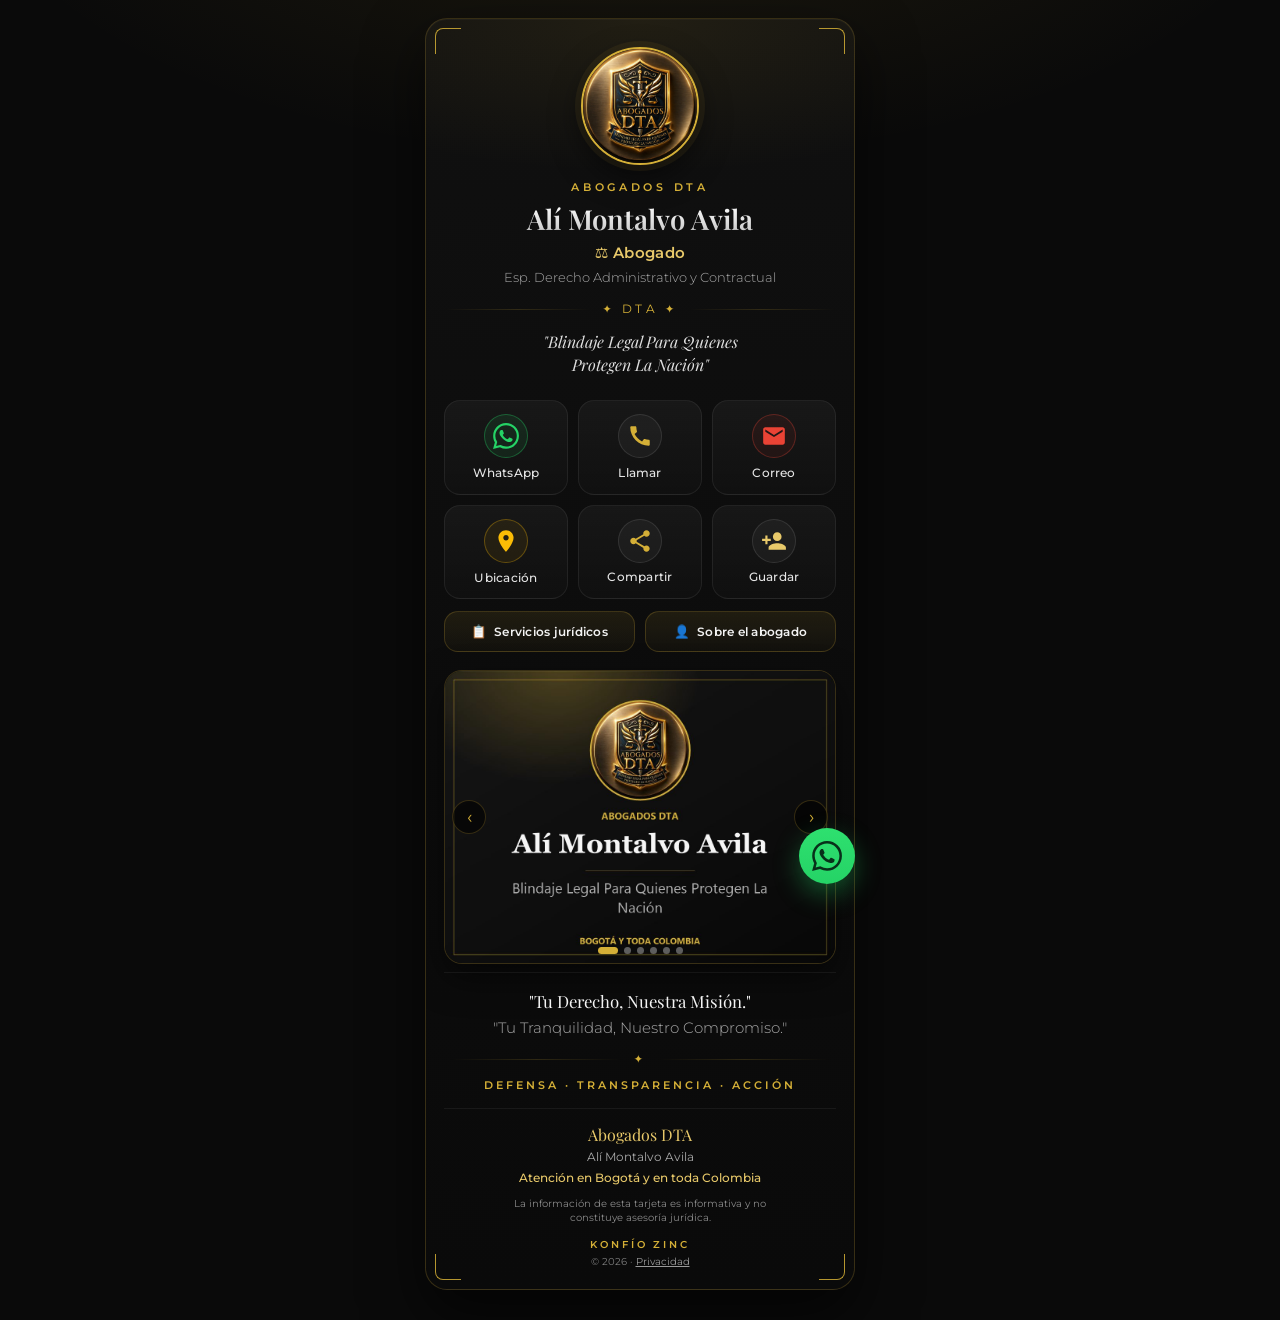
==== index.html @ 5c3e6bce "Implementar Google Analytics 4 y eventos personalizados" ====
<!DOCTYPE html>
<html lang="es">
<head>
<meta charset="UTF-8">
<meta name="viewport" content="width=device-width, initial-scale=1.0">
<meta name="theme-color" content="#0a0a0a"/>
<title>Alí Montalvo Avila – Abogados DTA</title>
<meta name="description" content="Tarjeta digital de Alí Montalvo Avila, abogado de Abogados DTA. Asesoría legal en derecho administrativo, contractual, civil, penal, disciplinario, laboral y comercial. Contacto directo por WhatsApp, teléfono y correo.">
<link rel="canonical" href="https://konfiozinc.github.io/abogados-dta/">
<meta property="og:type" content="website">
<meta property="og:site_name" content="Abogados DTA">
<meta property="og:title" content="Alí Montalvo Avila – Abogados DTA">
<meta property="og:description" content="Asesoría legal especializada. Contacto directo por WhatsApp, teléfono y correo.">
<meta property="og:url" content="https://konfiozinc.github.io/abogados-dta/">
<meta property="og:image" content="https://konfiozinc.github.io/abogados-dta/assets/logo/og-preview.jpg">
<meta property="og:image:width" content="1200">
<meta property="og:image:height" content="630">
<meta property="og:image:alt" content="Alí Montalvo Avila – Abogados DTA, Bogotá, Colombia">
<meta property="og:locale" content="es_CO">
<meta name="twitter:card" content="summary_large_image">
<meta name="twitter:title" content="Alí Montalvo Avila – Abogados DTA">
<meta name="twitter:description" content="Asesoría legal especializada.">
<meta name="twitter:image" content="https://konfiozinc.github.io/abogados-dta/assets/logo/og-preview.jpg">
<link rel="manifest" href="manifest.json">
<link rel="icon" type="image/png" href="assets/logo/favicon-64.png">
<link rel="apple-touch-icon" href="assets/logo/icon-192.png">
<link rel="preconnect" href="https://fonts.googleapis.com">
<link rel="preconnect" href="https://fonts.gstatic.com" crossorigin>
<link href="https://fonts.googleapis.com/css2?family=Playfair+Display:ital,wght@0,400;0,600;0,700;1,400&family=Montserrat:wght@300;400;500;600;700&display=swap" rel="stylesheet">
<link rel="stylesheet" href="styles.css">
<script type="application/ld+json">
{
  "@context": "https://schema.org",
  "@type": "Attorney",
  "name": "Alí Montalvo Avila",
  "description": "Abogado de Abogados DTA. Derecho administrativo, contractual, civil, penal, disciplinario, laboral y comercial.",
  "telephone": "+573105838217",
  "email": "abogadosdta@gmail.com",
  "url": "https://konfiozinc.github.io/abogados-dta/",
  "image": "https://konfiozinc.github.io/abogados-dta/assets/logo/dta-logo.jpg",
  "address": { "@type": "PostalAddress", "addressLocality": "Bogotá", "addressCountry": "CO" },
  "areaServed": { "@type": "Country", "name": "Colombia" },
  "knowsAbout": ["Derecho Administrativo","Derecho Contractual","Derecho de Familia","Derecho Civil","Derecho Penal","Derecho Disciplinario","Accidentes de Tránsito","Derecho Laboral","Justicia Penal Militar","Derecho Comercial"]
}
</script>
<script>
const GA_ID = 'G-0JKTZNMPWX';
if (GA_ID && !/^G-XXXX/.test(GA_ID)) {
  const s = document.createElement('script');
  s.async = true;
  s.src = 'https://www.googletagmanager.com/gtag/js?id=' + GA_ID;
  document.head.appendChild(s);
  window.dataLayer = window.dataLayer || [];
  function gtag(){ dataLayer.push(arguments); }
  gtag('js', new Date());
  gtag('config', GA_ID, {
    send_page_view: true,
    cookie_flags: 'SameSite=None;Secure'
  });
}
</script>
</head>
<body>

<div class="card-wrap">
  <div class="corner corner-tl" aria-hidden="true"></div>
  <div class="corner corner-tr" aria-hidden="true"></div>
  <div class="corner corner-bl" aria-hidden="true"></div>
  <div class="corner corner-br" aria-hidden="true"></div>

  <!-- ── HERO ── -->
  <header class="hero fade-up d1">
    <img src="assets/logo/dta-logo.jpg" alt="Logotipo de Abogados DTA – Alí Montalvo Avila" decoding="async" width="120" height="120">
    <div class="firm-name">Abogados DTA</div>
    <h1 class="lawyer-name">Alí Montalvo Avila</h1>
    <div class="lawyer-title">⚖️ Abogado</div>
    <div class="lawyer-spec">Esp. Derecho Administrativo y Contractual</div>
    <div class="gold-sep" aria-hidden="true"><span>✦ DTA ✦</span></div>
    <p class="slogan">"Blindaje Legal Para Quienes<br>Protegen La Nación"</p>
  </header>

  <!-- ── 6 ACCIONES ── -->
  <nav class="actions fade-up d2" aria-label="Acciones de contacto">
    <a class="action-btn ripple-btn" id="aWhatsapp" href="#" target="_blank" rel="noopener" aria-label="Escribir por WhatsApp al +57 310 583 8217">
      <span class="action-icon wa"><svg viewBox="0 0 24 24" width="26" height="26" fill="currentColor" aria-hidden="true"><path d="M17.472 14.382c-.297-.149-1.758-.867-2.03-.967-.273-.099-.471-.148-.67.15-.197.297-.767.966-.94 1.164-.173.199-.347.223-.644.075-.297-.15-1.255-.463-2.39-1.475-.883-.788-1.48-1.761-1.653-2.059-.173-.297-.018-.458.13-.606.134-.133.298-.347.446-.52.149-.174.198-.298.298-.497.099-.198.05-.371-.025-.52-.075-.149-.669-1.612-.916-2.207-.242-.579-.487-.5-.669-.51-.173-.008-.371-.01-.57-.01-.198 0-.52.074-.792.372-.272.297-1.04 1.016-1.04 2.479 0 1.462 1.065 2.875 1.213 3.074.149.198 2.096 3.2 5.077 4.487.709.306 1.262.489 1.694.625.712.227 1.36.195 1.871.118.571-.085 1.758-.719 2.006-1.413.248-.694.248-1.289.173-1.413-.074-.124-.272-.198-.57-.347m-5.421 7.403h-.004a9.87 9.87 0 01-5.031-1.378l-.361-.214-3.741.982.998-3.648-.235-.374a9.86 9.86 0 01-1.51-5.26c.001-5.45 4.436-9.884 9.888-9.884 2.64 0 5.122 1.03 6.988 2.898a9.825 9.825 0 012.893 6.994c-.003 5.45-4.437 9.884-9.885 9.884m8.413-18.297A11.815 11.815 0 0012.05 0C5.495 0 .16 5.335.157 11.892c0 2.096.547 4.142 1.588 5.945L.057 24l6.305-1.654a11.882 11.882 0 005.683 1.448h.005c6.554 0 11.89-5.335 11.893-11.893a11.821 11.821 0 00-3.48-8.413Z"/></svg></span>
      <span class="action-label">WhatsApp</span>
    </a>

    <a class="action-btn ripple-btn" id="aLlamar" href="tel:+573105838217" aria-label="Llamar al +57 310 583 8217">
      <span class="action-icon oro"><svg viewBox="0 0 24 24" width="26" height="26" fill="currentColor" aria-hidden="true"><path d="M20.01 15.38c-1.23 0-2.42-.2-3.53-.56-.35-.12-.74-.03-1.01.24l-1.57 1.97c-2.83-1.35-5.48-3.9-6.89-6.83l1.95-1.66c.27-.28.35-.67.24-1.02-.37-1.12-.56-2.3-.56-3.53 0-.54-.45-.99-.99-.99H4.19C3.65 3 3 3.24 3 3.99 3 13.28 10.73 21 20.01 21c.71 0 .99-.63.99-1.18v-3.45c0-.54-.45-.99-.99-.99z"/></svg></span>
      <span class="action-label">Llamar</span>
    </a>

    <a class="action-btn ripple-btn" id="aCorreo" href="mailto:abogadosdta@gmail.com" aria-label="Enviar correo a abogadosdta@gmail.com">
      <span class="action-icon rojo"><svg viewBox="0 0 24 24" width="26" height="26" fill="currentColor" aria-hidden="true"><path d="M20 4H4c-1.1 0-2 .9-2 2v12c0 1.1.9 2 2 2h16c1.1 0 2-.9 2-2V6c0-1.1-.9-2-2-2zm0 4l-8 5-8-5V6l8 5 8-5v2z"/></svg></span>
      <span class="action-label">Correo</span>
    </a>

    <a class="action-btn ripple-btn" id="aMapa" href="#" target="_blank" rel="noopener" aria-label="Ver ubicación en Google Maps: Bogotá, Colombia">
      <span class="action-icon amarillo"><svg viewBox="0 0 24 24" width="26" height="26" fill="currentColor" aria-hidden="true"><path d="M12 2C8.13 2 5 5.13 5 9c0 5.25 7 13 7 13s7-7.75 7-13c0-3.87-3.13-7-7-7zm0 9.5c-1.38 0-2.5-1.12-2.5-2.5s1.12-2.5 2.5-2.5 2.5 1.12 2.5 2.5-1.12 2.5-2.5 2.5z"/></svg></span>
      <span class="action-label">Ubicación</span>
    </a>

    <button class="action-btn ripple-btn" id="btnCompartir" type="button" aria-label="Compartir esta tarjeta">
      <span class="action-icon oro"><svg viewBox="0 0 24 24" width="26" height="26" fill="currentColor" aria-hidden="true"><path d="M18 16.08c-.76 0-1.44.3-1.96.77L8.91 12.7c.05-.23.09-.46.09-.7s-.04-.47-.09-.7l7.05-4.11c.54.5 1.25.81 2.04.81 1.66 0 3-1.34 3-3s-1.34-3-3-3-3 1.34-3 3c0 .24.04.47.09.7L8.04 9.81C7.5 9.31 6.79 9 6 9c-1.66 0-3 1.34-3 3s1.34 3 3 3c.79 0 1.5-.31 2.04-.81l7.12 4.16c-.05.21-.08.43-.08.65 0 1.61 1.31 2.92 2.92 2.92s2.92-1.31 2.92-2.92-1.31-2.92-2.92-2.92z"/></svg></span>
      <span class="action-label">Compartir</span>
    </button>

    <button class="action-btn ripple-btn" id="btnGuardar" type="button" aria-label="Guardar contacto en el teléfono (vCard)">
      <span class="action-icon oro2"><svg viewBox="0 0 24 24" width="26" height="26" fill="currentColor" aria-hidden="true"><path d="M15 12c2.21 0 4-1.79 4-4s-1.79-4-4-4-4 1.79-4 4 1.79 4 4 4zm-9-2V7H4v3H1v2h3v3h2v-3h3v-2H6zm9 4c-2.67 0-8 1.34-8 4v2h16v-2c0-2.66-5.33-4-8-4z"/></svg></span>
      <span class="action-label">Guardar</span>
    </button>
  </nav>

  <!-- ── BOTONES SECUNDARIOS ── -->
  <nav class="secundarias fade-up d3" aria-label="Más información">
    <button class="sec-btn" id="btnServicios" type="button">
      <span aria-hidden="true">📋</span> Servicios jurídicos
    </button>
    <button class="sec-btn" id="btnSobre" type="button">
      <span aria-hidden="true">👤</span> Sobre el abogado
    </button>
  </nav>

  <!-- ── GALERÍA EN CARRUSEL ── -->
  <section class="galeria fade-up d4" aria-label="Galería de imágenes de Abogados DTA">
    <div class="carrusel" id="carrusel">
      <div class="pista" id="pista"></div>
      <button class="nav prev" id="cPrev" type="button" aria-label="Imagen anterior">‹</button>
      <button class="nav next" id="cNext" type="button" aria-label="Imagen siguiente">›</button>
      <div class="puntos" id="cPuntos" role="group" aria-label="Ir a una imagen"></div>
    </div>
  </section>

  <!-- ── LEMA ── -->
  <section class="motto fade-up d5">
    <div class="motto-main">"Tu Derecho, Nuestra Misión."</div>
    <div class="motto-alt">"Tu Tranquilidad, Nuestro Compromiso."</div>
    <div class="gold-sep" aria-hidden="true"><span>✦</span></div>
    <div class="motto-sub">DEFENSA · TRANSPARENCIA · ACCIÓN</div>
  </section>

  <!-- ── FOOTER ── -->
  <footer class="card-footer fade-up d6">
    <div class="footer-brand">Abogados DTA</div>
    <div class="footer-tagline">Alí Montalvo Avila</div>
    <div class="footer-cob">Atención en Bogotá y en toda Colombia</div>
    <p class="aviso-legal">La información de esta tarjeta es informativa y no constituye asesoría jurídica.</p>
    <div class="konfio-badge">
      <span class="kb">KONFÍO ZINC</span>
      <span class="kc">© <span id="anio">2025</span> · <a href="privacidad.html">Privacidad</a></span>
    </div>
  </footer>
</div>

<a class="fab-wa" id="fabWa" href="#" target="_blank" rel="noopener" aria-label="Escribir por WhatsApp" title="Escribir por WhatsApp">
  <svg viewBox="0 0 24 24" width="30" height="30" fill="currentColor" aria-hidden="true"><path d="M17.472 14.382c-.297-.149-1.758-.867-2.03-.967-.273-.099-.471-.148-.67.15-.197.297-.767.966-.94 1.164-.173.199-.347.223-.644.075-.297-.15-1.255-.463-2.39-1.475-.883-.788-1.48-1.761-1.653-2.059-.173-.297-.018-.458.13-.606.134-.133.298-.347.446-.52.149-.174.198-.298.298-.497.099-.198.05-.371-.025-.52-.075-.149-.669-1.612-.916-2.207-.242-.579-.487-.5-.669-.51-.173-.008-.371-.01-.57-.01-.198 0-.52.074-.792.372-.272.297-1.04 1.016-1.04 2.479 0 1.462 1.065 2.875 1.213 3.074.149.198 2.096 3.2 5.077 4.487.709.306 1.262.489 1.694.625.712.227 1.36.195 1.871.118.571-.085 1.758-.719 2.006-1.413.248-.694.248-1.289.173-1.413-.074-.124-.272-.198-.57-.347m-5.421 7.403h-.004a9.87 9.87 0 01-5.031-1.378l-.361-.214-3.741.982.998-3.648-.235-.374a9.86 9.86 0 01-1.51-5.26c.001-5.45 4.436-9.884 9.888-9.884 2.64 0 5.122 1.03 6.988 2.898a9.825 9.825 0 012.893 6.994c-.003 5.45-4.437 9.884-9.885 9.884m8.413-18.297A11.815 11.815 0 0012.05 0C5.495 0 .16 5.335.157 11.892c0 2.096.547 4.142 1.588 5.945L.057 24l6.305-1.654a11.882 11.882 0 005.683 1.448h.005c6.554 0 11.89-5.335 11.893-11.893a11.821 11.821 0 00-3.48-8.413Z"/></svg>
</a>

<!-- ── MODAL ÚNICO ── -->
<div class="overlay" id="overlay" role="dialog" aria-modal="true" aria-labelledby="modalTitulo">
  <div class="sheet" role="document">
    <button class="cerrar" id="btnCerrar" type="button" aria-label="Cerrar ventana">✕</button>
    <h2 class="sheet-titulo" id="modalTitulo"></h2>
    <div class="sheet-body" id="modalBody"></div>
  </div>
</div>

<div class="toast" id="toast" role="status" aria-live="polite"></div>

<script src="scripts.js"></script>
</body>
</html>
---- styles.css ----
/* ===== Abogados DTA · Tarjeta digital · estilos ===== */
:root{
  --gold:#d4af37;
  --gold2:#e8c96a;
  --gold-soft:rgba(212,175,55,.18);
  --bg:#0a0a0a;
  --bg2:#121212;
  --card:#101010;
  --panel:#161616;
  --line:rgba(212,175,55,.22);
  --txt:#f2f2f2;
  --muted:#a8a8a8;
  --wa:#25d366;
  --radius:22px;
  --maxw:430px;
}
*{box-sizing:border-box;margin:0;padding:0;-webkit-tap-highlight-color:transparent}
html{-webkit-text-size-adjust:100%}
body{
  background:
    radial-gradient(1100px 520px at 50% -12%,rgba(212,175,55,.10),transparent 62%),
    var(--bg);
  color:var(--txt);
  font-family:'Montserrat',system-ui,-apple-system,'Segoe UI',sans-serif;
  font-size:15px;
  line-height:1.5;
  min-height:100vh;
  padding:18px 12px calc(30px + env(safe-area-inset-bottom));
  display:flex;
  justify-content:center;
  align-items:flex-start;
}
img{max-width:100%;display:block}
a{color:inherit;text-decoration:none}
button{font-family:inherit;color:inherit;background:none;border:0;cursor:pointer}
:focus-visible{outline:2px solid var(--gold);outline-offset:3px;border-radius:10px}

/* ===== Tarjeta ===== */
.card-wrap{
  position:relative;
  width:100%;
  max-width:var(--maxw);
  background:linear-gradient(180deg,var(--card),#0c0c0c 55%,#0a0a0a);
  border:1px solid var(--line);
  border-radius:var(--radius);
  padding:26px 18px 20px;
  box-shadow:0 26px 60px rgba(0,0,0,.62),inset 0 1px 0 rgba(255,255,255,.03);
  overflow:hidden;
}
.card-wrap::before{
  content:"";position:absolute;inset:0;pointer-events:none;
  background:radial-gradient(600px 220px at 50% 0,rgba(212,175,55,.09),transparent 70%);
}
.corner{position:absolute;width:26px;height:26px;pointer-events:none;opacity:.85}
.corner-tl{top:9px;left:9px;border-top:1.5px solid var(--gold);border-left:1.5px solid var(--gold);border-top-left-radius:8px}
.corner-tr{top:9px;right:9px;border-top:1.5px solid var(--gold);border-right:1.5px solid var(--gold);border-top-right-radius:8px}
.corner-bl{bottom:9px;left:9px;border-bottom:1.5px solid var(--gold);border-left:1.5px solid var(--gold);border-bottom-left-radius:8px}
.corner-br{bottom:9px;right:9px;border-bottom:1.5px solid var(--gold);border-right:1.5px solid var(--gold);border-bottom-right-radius:8px}

/* ===== Hero ===== */
.hero{position:relative;text-align:center;padding-bottom:4px}
.hero img{
  width:118px;height:118px;border-radius:50%;object-fit:cover;
  margin:2px auto 14px;
  border:2px solid var(--gold);
  box-shadow:0 0 0 6px rgba(212,175,55,.07),0 12px 30px rgba(0,0,0,.55);
}
.firm-name{
  font-size:.68rem;letter-spacing:.34em;text-transform:uppercase;
  color:var(--gold);font-weight:600;
}
.lawyer-name{
  font-family:'Playfair Display',serif;
  font-size:1.72rem;line-height:1.18;font-weight:600;
  margin:8px 0 6px;
  background:linear-gradient(180deg,#fff,#dcdcdc 60%,#bfbfbf);
  -webkit-background-clip:text;background-clip:text;
  -webkit-text-fill-color:transparent;
}
.lawyer-title{font-size:.95rem;font-weight:600;color:var(--gold2);letter-spacing:.02em}
.lawyer-spec{font-size:.8rem;color:var(--muted);margin-top:3px;font-weight:300}
.gold-sep{display:flex;align-items:center;gap:10px;margin:14px 0 12px}
.gold-sep::before,.gold-sep::after{content:"";height:1px;flex:1;background:linear-gradient(90deg,transparent,var(--gold-soft),transparent)}
.gold-sep span{font-size:.72rem;letter-spacing:.3em;color:var(--gold);white-space:nowrap}
.slogan{
  font-family:'Playfair Display',serif;font-style:italic;
  font-size:1rem;color:#dedede;line-height:1.45;
}

/* ===== Acciones ===== */
.actions{
  display:grid;grid-template-columns:repeat(3,1fr);
  gap:10px;margin:20px 0 12px;
}
.action-btn{
  display:flex;flex-direction:column;align-items:center;gap:7px;
  padding:13px 6px 11px;
  background:linear-gradient(180deg,rgba(255,255,255,.045),rgba(255,255,255,.015));
  border:1px solid rgba(255,255,255,.07);
  border-radius:16px;
  transition:transform .16s ease,border-color .16s ease,background .16s ease;
}
.action-btn:active{transform:scale(.96)}
@media (hover:hover){
  .action-btn:hover{border-color:var(--gold-soft);background:rgba(212,175,55,.08)}
}
.action-icon{
  display:grid;place-items:center;width:44px;height:44px;border-radius:50%;
  border:1px solid rgba(255,255,255,.10);background:rgba(255,255,255,.04);
  color:var(--gold);
}
.action-icon.wa{color:var(--wa);border-color:rgba(37,211,102,.34);background:rgba(37,211,102,.09)}
.action-icon.oro{color:var(--gold)}
.action-icon.oro2{color:var(--gold2)}
.action-icon.rojo{color:#ea4335;border-color:rgba(234,67,53,.3);background:rgba(234,67,53,.07)}
.action-icon.amarillo{color:#fbbc05;border-color:rgba(251,188,5,.3);background:rgba(251,188,5,.07)}
.action-label{font-size:.72rem;font-weight:500;letter-spacing:.02em;color:#e6e6e6}

/* ===== Secundarias ===== */
.secundarias{display:grid;grid-template-columns:1fr 1fr;gap:10px;margin-bottom:18px}
.sec-btn{
  padding:12px 10px;border-radius:14px;
  border:1px solid var(--line);
  background:linear-gradient(180deg,rgba(212,175,55,.10),rgba(212,175,55,.03));
  font-size:.78rem;font-weight:600;letter-spacing:.02em;
  display:flex;align-items:center;justify-content:center;gap:7px;
  transition:transform .16s ease,background .16s ease;
}
.sec-btn:active{transform:scale(.97)}
@media (hover:hover){.sec-btn:hover{background:rgba(212,175,55,.16)}}

/* ===== Lema ===== */
.motto{text-align:center;padding:16px 6px 14px;border-top:1px solid rgba(255,255,255,.06)}
.motto-main{font-family:'Playfair Display',serif;font-size:1.05rem;color:#f4f4f4}
.motto-alt{font-size:.92rem;color:var(--muted);font-weight:300;margin-top:2px}
.motto .gold-sep{margin:12px 0 10px}
.motto-sub{font-size:.66rem;letter-spacing:.28em;color:var(--gold);font-weight:600}

/* ===== Footer ===== */
.card-footer{text-align:center;border-top:1px solid rgba(255,255,255,.06);padding-top:14px}
.footer-brand{font-family:'Playfair Display',serif;font-size:1rem;color:var(--gold2)}
.footer-tagline{font-size:.74rem;color:var(--muted);margin-top:2px}
.footer-cob{font-size:.73rem;color:var(--gold2);margin-top:3px;font-weight:500}
.aviso-legal{font-size:.64rem;color:#8a8a8a;margin:10px auto 0;max-width:300px;line-height:1.4}
.konfio-badge{margin-top:12px;display:flex;flex-direction:column;gap:2px}
.kb{font-size:.6rem;letter-spacing:.3em;color:var(--gold);font-weight:600}
.kc{font-size:.62rem;color:#7d7d7d}
.kc a{color:#9a9a9a;text-decoration:underline}

/* ===== FAB WhatsApp (anclado al contenedor) ===== */
.fab-wa{
  position:fixed;z-index:40;
  left:50%;transform:translateX(-50%);
  bottom:calc(16px + env(safe-area-inset-bottom));
  width:min(var(--maxw),calc(100vw - 24px));
  display:flex;justify-content:flex-end;pointer-events:none;
}
.fab-wa::after{
  content:"";pointer-events:auto;
  width:56px;height:56px;border-radius:50%;
  background:linear-gradient(180deg,#2ee06f,var(--wa));
  box-shadow:0 10px 26px rgba(37,211,102,.36);
}
.fab-wa svg{position:absolute;right:13px;bottom:13px;color:#08301a;pointer-events:none}

/* ===== Modal ===== */
.overlay{
  position:fixed;inset:0;z-index:60;display:none;
  background:rgba(0,0,0,.72);backdrop-filter:blur(4px);
  padding:16px;overflow-y:auto;
  justify-content:center;align-items:center;
}
.overlay.active{display:flex}
.sheet{
  position:relative;width:100%;max-width:var(--maxw);
  max-height:calc(100vh - 32px);overflow-y:auto;
  background:linear-gradient(180deg,var(--panel),#0e0e0e);
  border:1px solid var(--line);border-radius:20px;
  padding:20px 16px 18px;
  box-shadow:0 30px 70px rgba(0,0,0,.7);
  animation:subir .22s ease;
}
@keyframes subir{from{opacity:0;transform:translateY(14px)}to{opacity:1;transform:none}}
.cerrar{
  position:absolute;top:10px;right:10px;width:34px;height:34px;border-radius:50%;
  display:grid;place-items:center;font-size:.95rem;color:#ddd;
  border:1px solid rgba(255,255,255,.12);background:rgba(255,255,255,.05);
}
.sheet-titulo{
  font-family:'Playfair Display',serif;font-size:1.16rem;color:var(--gold2);
  text-align:center;margin:2px 34px 14px;
}
.sheet-body{font-size:.86rem;color:#dcdcdc}

/* Acordeón de servicios */
.acc-item{border:1px solid rgba(255,255,255,.07);border-radius:14px;margin-bottom:8px;overflow:hidden;background:rgba(255,255,255,.022)}
.acc-head{
  width:100%;display:flex;align-items:center;gap:10px;
  padding:12px 12px;text-align:left;font-size:.85rem;font-weight:600;
}
.acc-num{
  flex:0 0 26px;height:26px;border-radius:50%;display:grid;place-items:center;
  border:1px solid var(--line);color:var(--gold);font-size:.7rem;font-weight:700;
}
.acc-head .chev{margin-left:auto;color:var(--gold);transition:transform .2s ease;font-size:.8rem}
.acc-item.open .chev{transform:rotate(180deg)}
.acc-body{display:none;padding:0 12px 13px;font-size:.8rem;color:#bdbdbd;line-height:1.5}
.acc-item.open .acc-body{display:block}
.acc-body p{margin-bottom:10px}

/* Filas de contacto / compartir */
.row{
  display:flex;align-items:center;gap:10px;width:100%;
  padding:12px;border-radius:14px;margin-bottom:8px;
  border:1px solid rgba(255,255,255,.07);background:rgba(255,255,255,.025);
  font-size:.82rem;text-align:left;
}
.row small{display:block;color:var(--muted);font-size:.68rem;font-weight:300}
.row b{font-weight:600;color:#f0f0f0}
.row .ic{flex:0 0 34px;height:34px;border-radius:50%;display:grid;place-items:center;border:1px solid rgba(255,255,255,.1);color:var(--gold);background:rgba(212,175,55,.06)}
@media (hover:hover){.row:hover{border-color:var(--gold-soft);background:rgba(212,175,55,.08)}}
.qr-box{display:grid;place-items:center;padding:12px;border-radius:16px;background:#fff;margin:4px 0 12px}
.qr-box img{width:180px;height:180px}
.hint{font-size:.7rem;color:var(--muted);text-align:center;margin:6px 0 12px;line-height:1.45}
.sheet-foot{font-size:.66rem;color:#7d7d7d;text-align:center;margin-top:12px}

/* ===== Galería en carrusel ===== */
.galeria{margin:2px 0 8px}
.carrusel{
  position:relative;border-radius:18px;overflow:hidden;
  border:1px solid var(--line);background:#0b0b0b;
  box-shadow:0 14px 34px rgba(0,0,0,.5);
}
.pista{display:flex;transition:transform .6s cubic-bezier(.22,.61,.36,1)}
.slide{flex:0 0 100%;cursor:zoom-in;position:relative}
.slide img{width:100%;height:auto;display:block;aspect-ratio:4/3;object-fit:cover}
.nav{
  position:absolute;top:50%;transform:translateY(-50%);z-index:3;
  width:34px;height:34px;border-radius:50%;display:grid;place-items:center;
  font-size:1.15rem;line-height:1;color:var(--gold);
  background:rgba(0,0,0,.55);border:1px solid var(--line);
  transition:background .2s ease;
}
.nav.prev{left:7px}
.nav.next{right:7px}
@media (hover:hover){.nav:hover{background:rgba(212,175,55,.22)}}
.puntos{position:absolute;left:0;right:0;bottom:9px;z-index:3;display:flex;justify-content:center;gap:6px}
.punto{
  width:7px;height:7px;padding:0;border-radius:999px;
  background:rgba(255,255,255,.34);transition:all .25s ease;
}
.punto.on{width:20px;background:var(--gold)}
.foto-full{width:100%;height:auto;border-radius:14px;border:1px solid var(--line);display:block}

/* ===== Toast ===== */
.toast{
  position:fixed;left:50%;bottom:calc(78px + env(safe-area-inset-bottom));
  transform:translate(-50%,14px);
  z-index:80;opacity:0;pointer-events:none;
  background:rgba(20,20,20,.96);border:1px solid var(--line);
  color:#f0f0f0;font-size:.76rem;padding:10px 16px;border-radius:999px;
  transition:opacity .2s ease,transform .2s ease;max-width:90vw;text-align:center;
}
.toast.show{opacity:1;transform:translate(-50%,0)}

/* ===== Animaciones ===== */
.fade-up{animation:fadeUp .5s ease both}
.d1{animation-delay:.04s}.d2{animation-delay:.1s}.d3{animation-delay:.16s}.d4{animation-delay:.22s}.d5{animation-delay:.28s}
@keyframes fadeUp{from{opacity:0;transform:translateY(10px)}to{opacity:1;transform:none}}

/* ===== Responsive ===== */
@media (max-width:380px){
  body{padding:12px 8px calc(26px + env(safe-area-inset-bottom))}
  .card-wrap{padding:22px 14px 18px}
  .hero img{width:104px;height:104px}
  .lawyer-name{font-size:1.5rem}
  .actions{gap:8px}
  .action-icon{width:40px;height:40px}
  .action-label,.sec-btn{font-size:.68rem}
}
@media (max-width:340px){
  .actions{grid-template-columns:repeat(2,1fr)}
  .secundarias{grid-template-columns:1fr}
}

@media (prefers-reduced-motion:reduce){
  *,*::before,*::after{animation:none!important;transition:none!important}
}
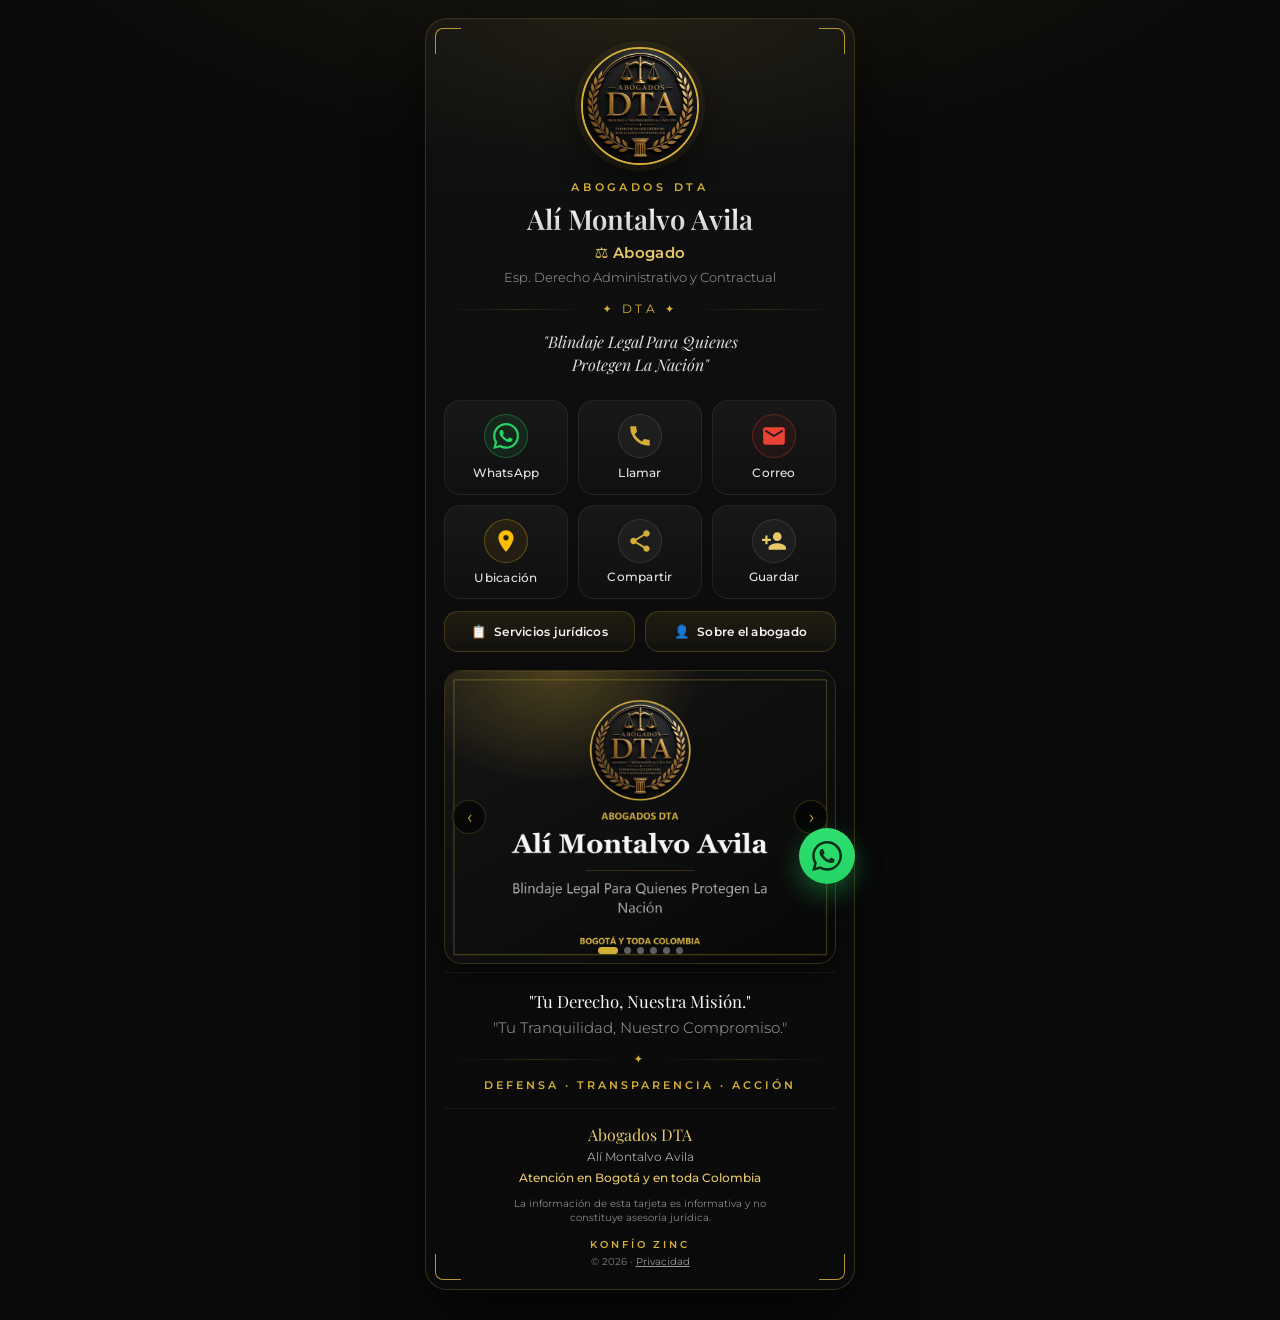
==== commit 1e790fe0: "Logo nuevo del cliente: assets/logo/logo-dta.jpg + iconos PWA, favicon, previsualizacion OG y lamina" ====
--- a/index.html
+++ b/index.html
@@ -37,7 +37,7 @@
   "telephone": "+573105838217",
   "email": "abogadosdta@gmail.com",
   "url": "https://konfiozinc.github.io/abogados-dta/",
-  "image": "https://konfiozinc.github.io/abogados-dta/assets/logo/dta-logo.jpg",
+  "image": "https://konfiozinc.github.io/abogados-dta/assets/logo/logo-dta.jpg",
   "address": { "@type": "PostalAddress", "addressLocality": "Bogotá", "addressCountry": "CO" },
   "areaServed": { "@type": "Country", "name": "Colombia" },
   "knowsAbout": ["Derecho Administrativo","Derecho Contractual","Derecho de Familia","Derecho Civil","Derecho Penal","Derecho Disciplinario","Accidentes de Tránsito","Derecho Laboral","Justicia Penal Militar","Derecho Comercial"]
@@ -70,7 +70,7 @@
 
   <!-- ── HERO ── -->
   <header class="hero fade-up d1">
-    <img src="assets/logo/dta-logo.jpg" alt="Logotipo de Abogados DTA – Alí Montalvo Avila" decoding="async" width="120" height="120">
+    <img src="assets/logo/logo-dta.jpg" alt="Logotipo de Abogados DTA – Alí Montalvo Avila" decoding="async" fetchpriority="high" width="120" height="120">
     <div class="firm-name">Abogados DTA</div>
     <h1 class="lawyer-name">Alí Montalvo Avila</h1>
     <div class="lawyer-title">⚖️ Abogado</div>
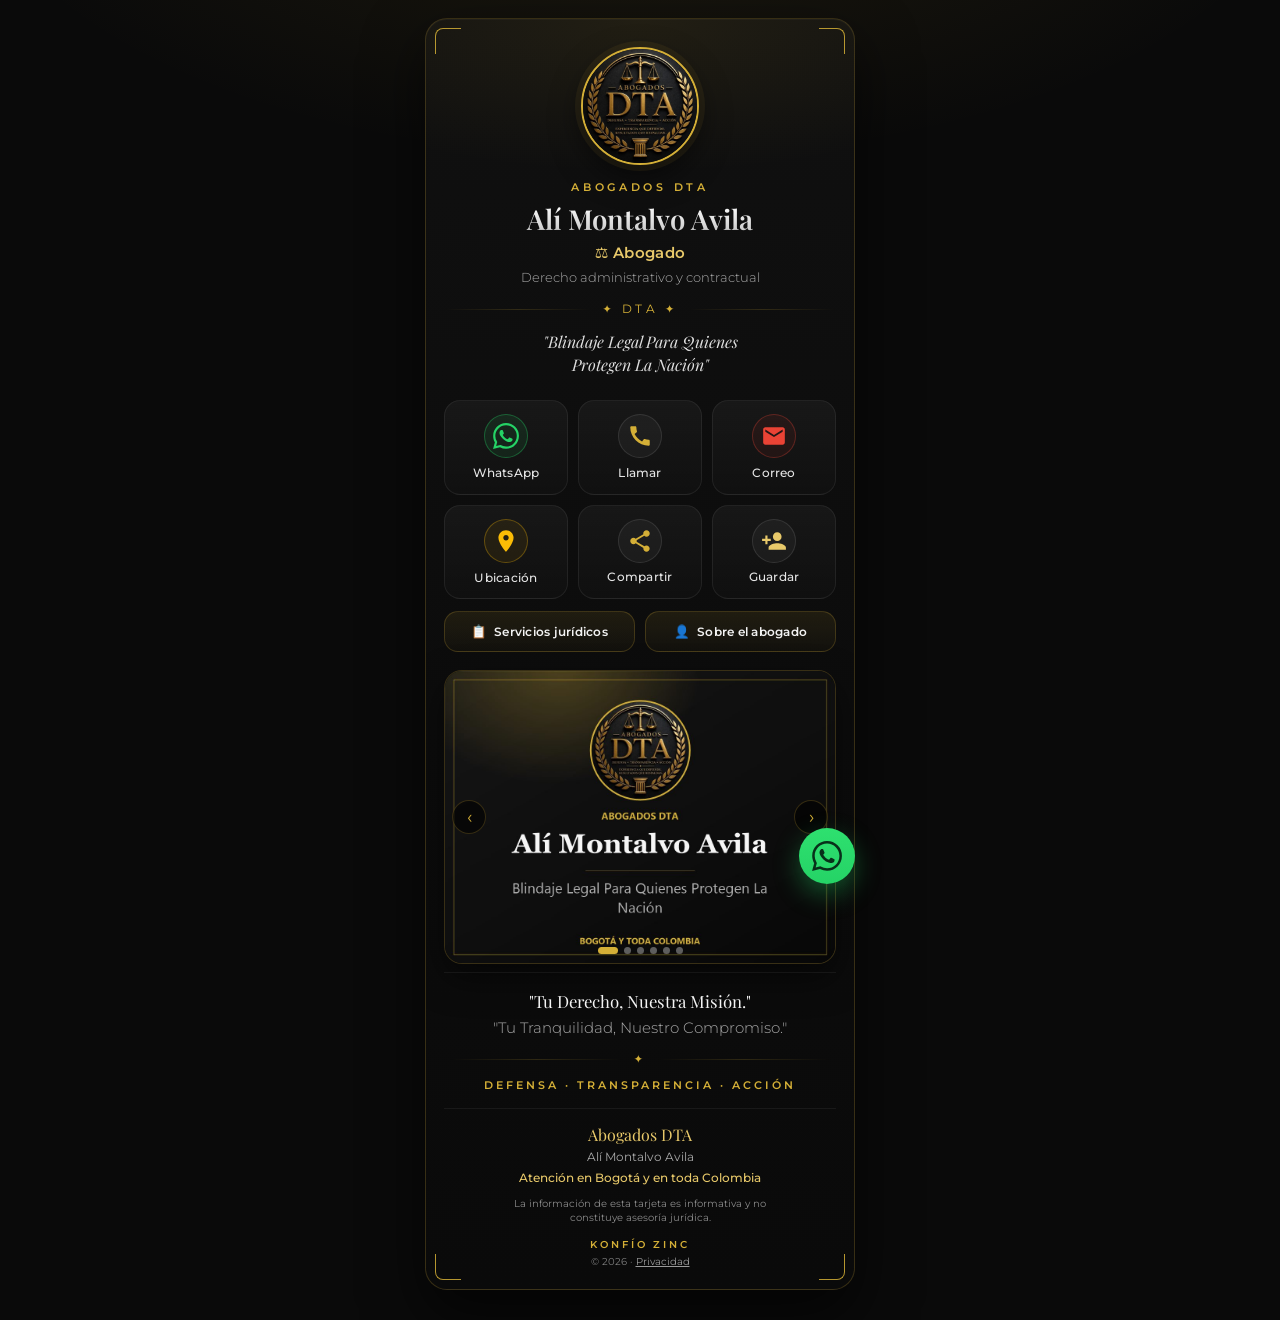
==== commit 25c78089: "Chore: mejorar JSON-LD (Attorney → LegalService)" ====
--- a/index.html
+++ b/index.html
@@ -31,9 +31,9 @@
 <script type="application/ld+json">
 {
   "@context": "https://schema.org",
-  "@type": "Attorney",
-  "name": "Alí Montalvo Avila",
-  "description": "Abogado de Abogados DTA. Derecho administrativo, contractual, civil, penal, disciplinario, laboral y comercial.",
+  "@type": "LegalService",
+  "name": "Abogados DTA",
+  "description": "Servicios de asesoría y representación jurídica en asuntos de derecho administrativo, contractual, familia, civil, penal, disciplinario, accidentes de tránsito, laboral, justicia penal militar y comercial.",
   "telephone": "+573105838217",
   "email": "abogadosdta@gmail.com",
   "url": "https://konfiozinc.github.io/abogados-dta/",
@@ -74,7 +74,7 @@
     <div class="firm-name">Abogados DTA</div>
     <h1 class="lawyer-name">Alí Montalvo Avila</h1>
     <div class="lawyer-title">⚖️ Abogado</div>
-    <div class="lawyer-spec">Esp. Derecho Administrativo y Contractual</div>
+    <div class="lawyer-spec">Derecho administrativo y contractual</div>
     <div class="gold-sep" aria-hidden="true"><span>✦ DTA ✦</span></div>
     <p class="slogan">"Blindaje Legal Para Quienes<br>Protegen La Nación"</p>
   </header>
@@ -169,5 +169,27 @@
 <div class="toast" id="toast" role="status" aria-live="polite"></div>
 
 <script src="scripts.js"></script>
+<script>
+/* KZ · conversiones: GA4 + Firestore (lead / venta potencial) */
+(function(){
+  var PROYECTO='konfio-zinc', API_KEY='AIzaSyDbwAk9APwP2SeaEfWxeQG_bdL9eatciEA';
+  var TARJETA=(location.pathname.split('/').filter(Boolean)[0]||'kz');
+  function kz(evento, etiqueta){
+    try { if (typeof gtag === 'function') { gtag('event',evento,{event_category:'lead',event_label:etiqueta||'',transport_type:'beacon'}); } } catch(e){}
+    try {
+      var url='https://firestore.googleapis.com/v1/projects/'+PROYECTO+'/databases/(default)/documents/eventos?key='+API_KEY;
+      var body={fields:{tarjeta:{stringValue:TARJETA},evento:{stringValue:evento},etiqueta:{stringValue:etiqueta||''},pagina:{stringValue:location.href},ts:{timestampValue:new Date().toISOString()}}};
+      fetch(url,{method:'POST',headers:{'Content-Type':'application/json'},body:JSON.stringify(body)}).catch(function(){});
+    } catch(e){}
+  }
+  document.addEventListener('click', function(e){
+    var el=e.target&&e.target.closest?e.target.closest('a[href*="wa.me"],a[href*="api.whatsapp.com"],a[href*="whatsapp.com/send"],[data-action="whatsapp"]'):null;
+    if(!el) return;
+    var lbl=el.id||(el.textContent||'').trim().slice(0,40)||'whatsapp';
+    kz('click_whatsapp',lbl);
+  }, true);
+  window.kzTrack=kz;
+})();
+</script>
 </body>
 </html>
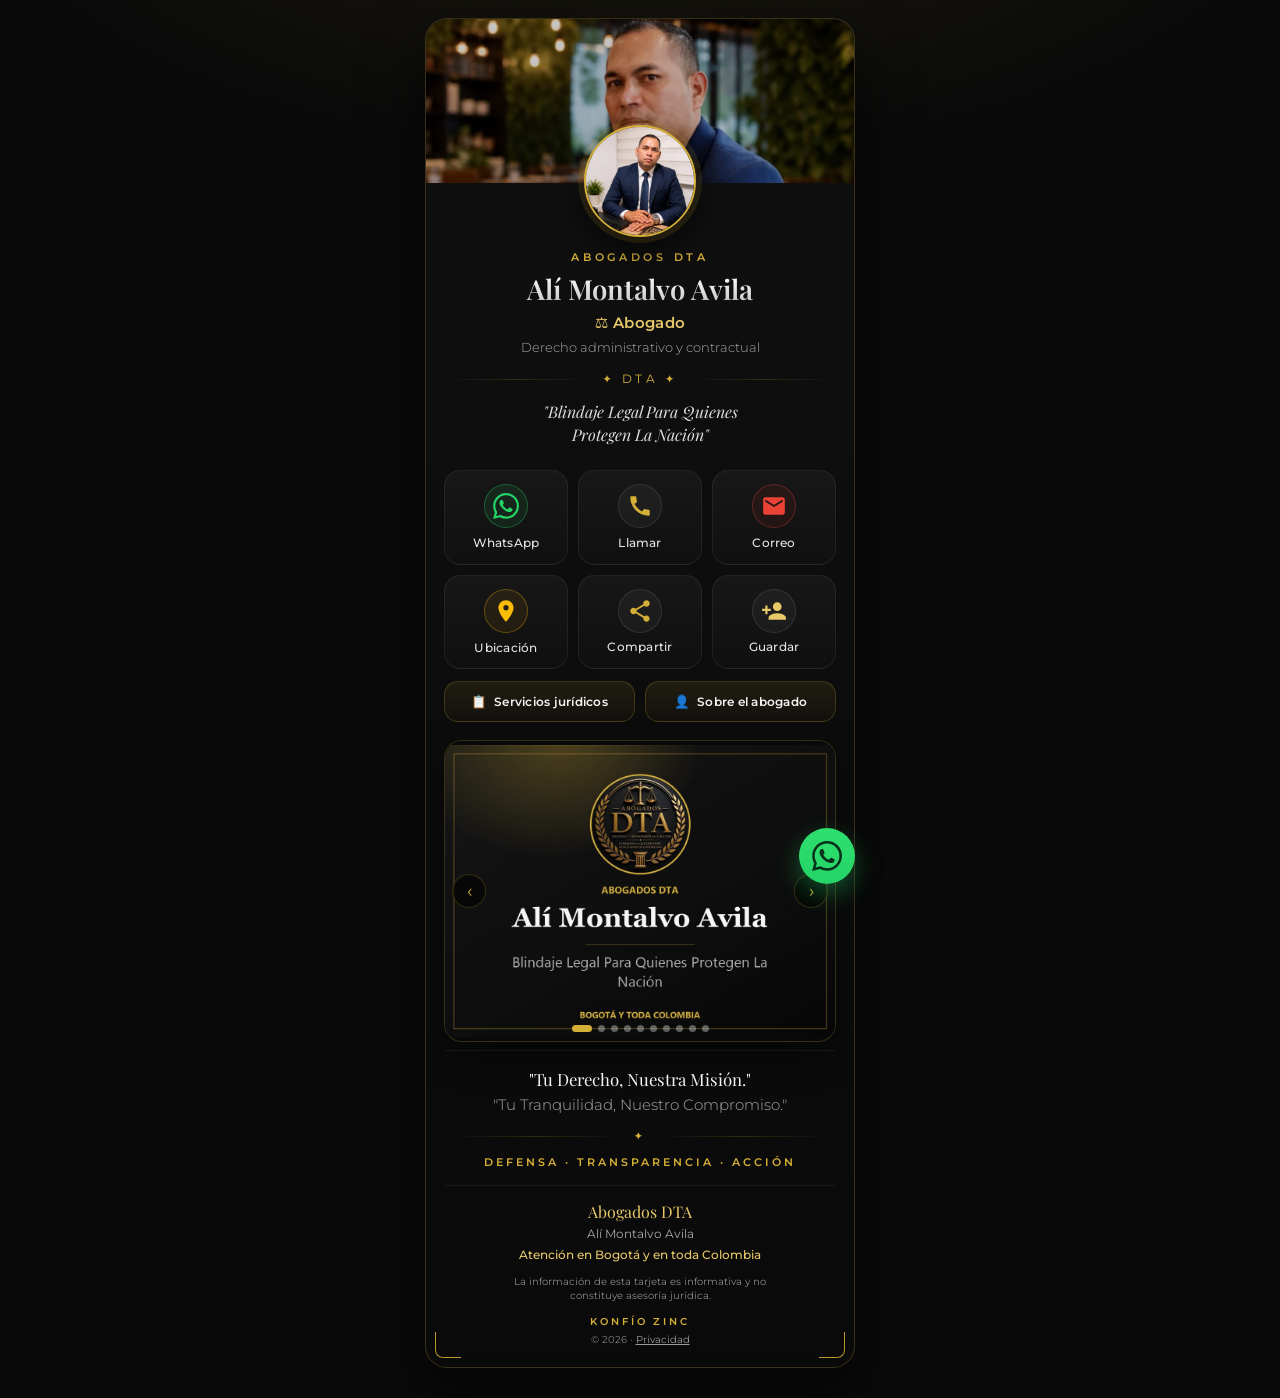
==== commit 3f5c8a88: "Feat: aplicar imágenes aprobadas por el cliente (hero, perfil, galería)" ====
--- a/index.html
+++ b/index.html
@@ -12,15 +12,15 @@
 <meta property="og:title" content="Alí Montalvo Avila – Abogados DTA">
 <meta property="og:description" content="Asesoría legal especializada. Contacto directo por WhatsApp, teléfono y correo.">
 <meta property="og:url" content="https://konfiozinc.github.io/abogados-dta/">
-<meta property="og:image" content="https://konfiozinc.github.io/abogados-dta/assets/logo/og-preview.jpg">
+<meta property="og:image" content="https://konfiozinc.github.io/abogados-dta/assets/logo/og-image.jpg">
 <meta property="og:image:width" content="1200">
 <meta property="og:image:height" content="630">
-<meta property="og:image:alt" content="Alí Montalvo Avila – Abogados DTA, Bogotá, Colombia">
+<meta property="og:image:alt" content="Retrato de Alí Montalvo, abogado de Abogados DTA">
 <meta property="og:locale" content="es_CO">
 <meta name="twitter:card" content="summary_large_image">
 <meta name="twitter:title" content="Alí Montalvo Avila – Abogados DTA">
 <meta name="twitter:description" content="Asesoría legal especializada.">
-<meta name="twitter:image" content="https://konfiozinc.github.io/abogados-dta/assets/logo/og-preview.jpg">
+<meta name="twitter:image" content="https://konfiozinc.github.io/abogados-dta/assets/logo/og-image.jpg">
 <link rel="manifest" href="manifest.json">
 <link rel="icon" type="image/png" href="assets/logo/favicon-64.png">
 <link rel="apple-touch-icon" href="assets/logo/icon-192.png">
@@ -37,7 +37,7 @@
   "telephone": "+573105838217",
   "email": "abogadosdta@gmail.com",
   "url": "https://konfiozinc.github.io/abogados-dta/",
-  "image": "https://konfiozinc.github.io/abogados-dta/assets/logo/logo-dta.jpg",
+  "image": "https://konfiozinc.github.io/abogados-dta/assets/img/perfil.webp",
   "address": { "@type": "PostalAddress", "addressLocality": "Bogotá", "addressCountry": "CO" },
   "areaServed": { "@type": "Country", "name": "Colombia" },
   "knowsAbout": ["Derecho Administrativo","Derecho Contractual","Derecho de Familia","Derecho Civil","Derecho Penal","Derecho Disciplinario","Accidentes de Tránsito","Derecho Laboral","Justicia Penal Militar","Derecho Comercial"]
@@ -70,7 +70,8 @@
 
   <!-- ── HERO ── -->
   <header class="hero fade-up d1">
-    <img src="assets/logo/logo-dta.jpg" alt="Logotipo de Abogados DTA – Alí Montalvo Avila" decoding="async" fetchpriority="high" width="120" height="120">
+    <div class="hero-cover" aria-hidden="true"><img src="assets/img/portada.webp" alt="" decoding="async" fetchpriority="high" width="960" height="1108"></div>
+    <img class="lawyer-avatar" src="assets/img/perfil.webp" alt="Retrato de Alí Montalvo, abogado de Abogados DTA" decoding="async" width="640" height="640">
     <div class="firm-name">Abogados DTA</div>
     <h1 class="lawyer-name">Alí Montalvo Avila</h1>
     <div class="lawyer-title">⚖️ Abogado</div>
--- a/styles.css
+++ b/styles.css
@@ -38,7 +38,7 @@
 /* ===== Tarjeta ===== */
 .card-wrap{
   position:relative;
-  width:100%;
+  width:min(100%,calc(100vw - 24px),var(--maxw));min-width:0;flex:0 1 auto;
   max-width:var(--maxw);
   background:linear-gradient(180deg,var(--card),#0c0c0c 55%,#0a0a0a);
   border:1px solid var(--line);
@@ -59,11 +59,21 @@
 
 /* ===== Hero ===== */
 .hero{position:relative;text-align:center;padding-bottom:4px}
+.hero-cover{
+  height:164px;margin:-26px -18px 0;overflow:hidden;position:relative;
+  background:#16120b;border-radius:var(--radius) var(--radius) 0 0;
+}
+.hero-cover img{
+  width:100%;height:100%;object-fit:cover;object-position:center 8%;
+  filter:brightness(.78);display:block;
+}
+.hero .lawyer-avatar{
+  position:relative;width:112px;height:112px;border-radius:50%;object-fit:cover;
+  margin:-58px auto 12px;border:2px solid var(--gold);
+  box-shadow:0 0 0 6px rgba(212,175,55,.12),0 12px 30px rgba(0,0,0,.65);
+}
 .hero img{
-  width:118px;height:118px;border-radius:50%;object-fit:cover;
-  margin:2px auto 14px;
-  border:2px solid var(--gold);
-  box-shadow:0 0 0 6px rgba(212,175,55,.07),0 12px 30px rgba(0,0,0,.55);
+  max-width:100%;
 }
 .firm-name{
   font-size:.68rem;letter-spacing:.34em;text-transform:uppercase;
@@ -89,11 +99,12 @@
 
 /* ===== Acciones ===== */
 .actions{
-  display:grid;grid-template-columns:repeat(3,1fr);
+  display:grid;grid-template-columns:repeat(3,minmax(0,1fr));
   gap:10px;margin:20px 0 12px;
 }
 .action-btn{
   display:flex;flex-direction:column;align-items:center;gap:7px;
+  min-width:0;
   padding:13px 6px 11px;
   background:linear-gradient(180deg,rgba(255,255,255,.045),rgba(255,255,255,.015));
   border:1px solid rgba(255,255,255,.07);
@@ -117,7 +128,7 @@
 .action-label{font-size:.72rem;font-weight:500;letter-spacing:.02em;color:#e6e6e6}
 
 /* ===== Secundarias ===== */
-.secundarias{display:grid;grid-template-columns:1fr 1fr;gap:10px;margin-bottom:18px}
+.secundarias{display:grid;grid-template-columns:repeat(2,minmax(0,1fr));gap:10px;margin-bottom:18px}
 .sec-btn{
   padding:12px 10px;border-radius:14px;
   border:1px solid var(--line);
@@ -233,7 +244,7 @@
 }
 .pista{display:flex;transition:transform .6s cubic-bezier(.22,.61,.36,1)}
 .slide{flex:0 0 100%;cursor:zoom-in;position:relative}
-.slide img{width:100%;height:auto;display:block;aspect-ratio:4/3;object-fit:cover}
+.slide img{width:100%;height:300px;display:block;object-fit:contain;background:#090909}
 .nav{
   position:absolute;top:50%;transform:translateY(-50%);z-index:3;
   width:34px;height:34px;border-radius:50%;display:grid;place-items:center;
@@ -269,17 +280,17 @@
 @keyframes fadeUp{from{opacity:0;transform:translateY(10px)}to{opacity:1;transform:none}}
 
 /* ===== Responsive ===== */
-@media (max-width:380px){
-  body{padding:12px 8px calc(26px + env(safe-area-inset-bottom))}
+@media (max-width:500px){
+  body{width:100%;padding:12px 8px calc(26px + env(safe-area-inset-bottom))}
   .card-wrap{padding:22px 14px 18px}
-  .hero img{width:104px;height:104px}
+  .hero-cover{height:145px;margin:-22px -14px 0}
+  .hero .lawyer-avatar{width:100px;height:100px;margin-top:-52px}
   .lawyer-name{font-size:1.5rem}
-  .actions{gap:8px}
+  .actions{grid-template-columns:repeat(2,minmax(0,1fr));gap:8px}
   .action-icon{width:40px;height:40px}
   .action-label,.sec-btn{font-size:.68rem}
 }
 @media (max-width:340px){
-  .actions{grid-template-columns:repeat(2,1fr)}
   .secundarias{grid-template-columns:1fr}
 }
 
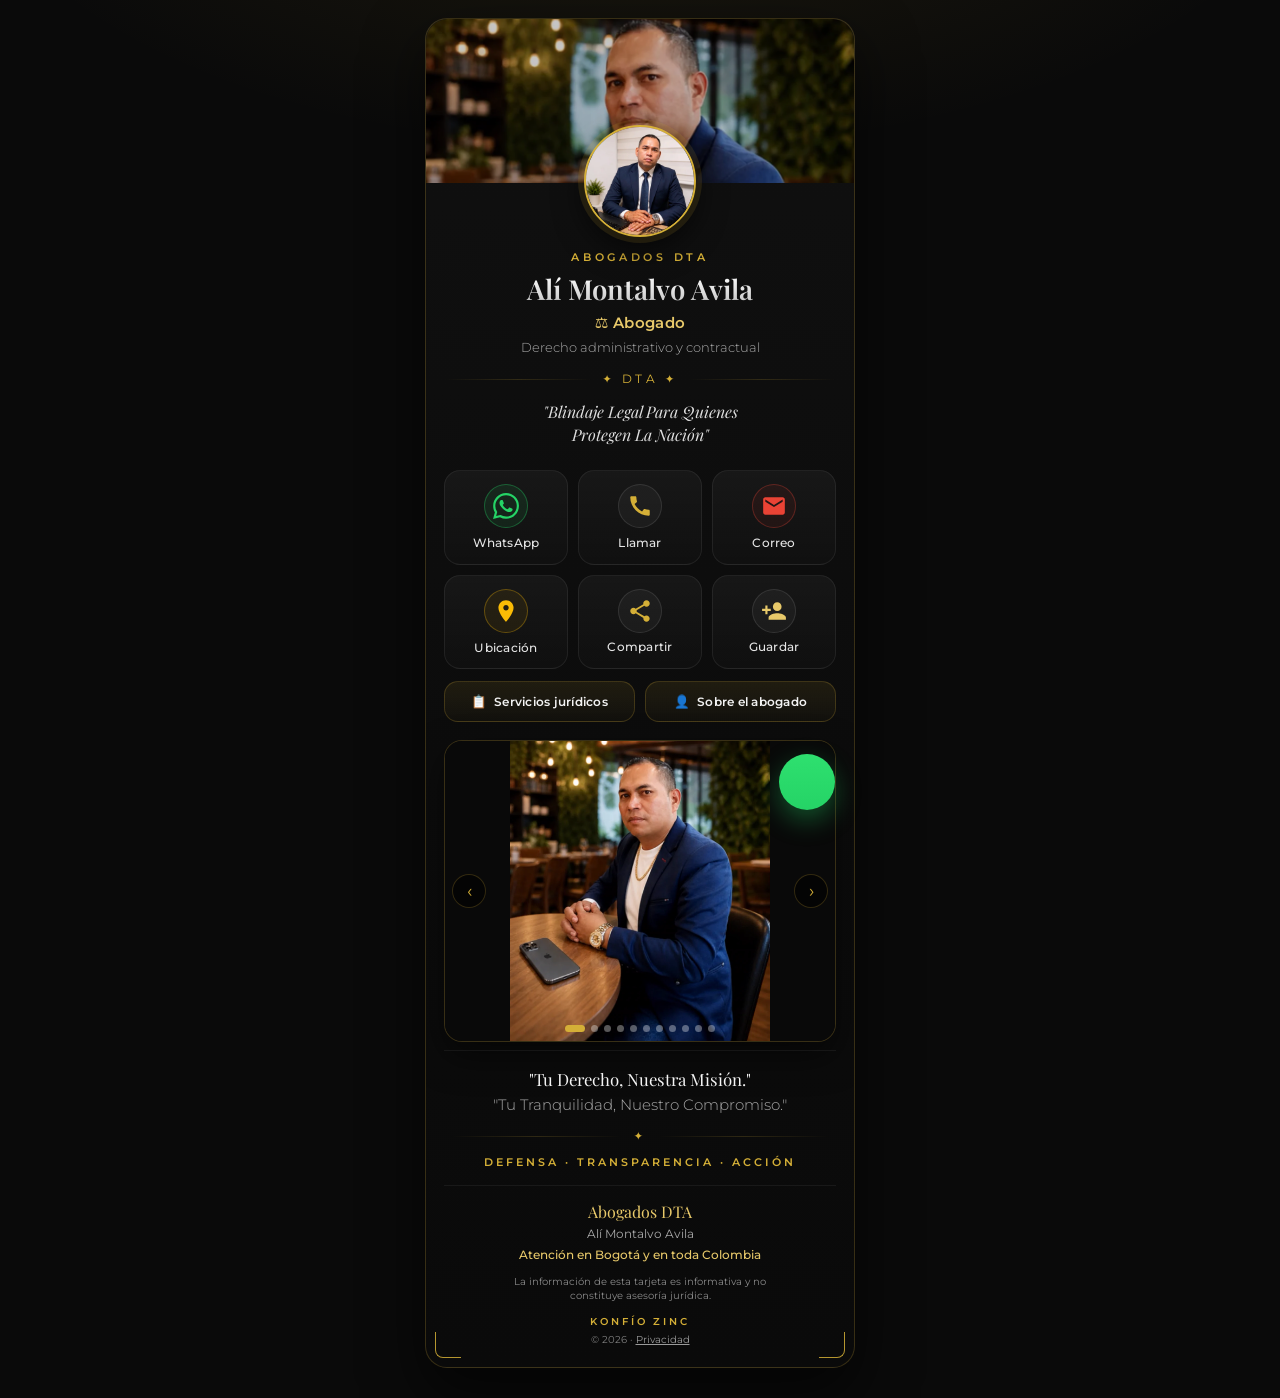
==== commit bd724b60: "fix(qa): metadatos del head y credito en el pie de pagina (KZ-QA-CLIENTES-002/003/004)" ====
--- a/index.html
+++ b/index.html
@@ -5,7 +5,7 @@
 <meta name="viewport" content="width=device-width, initial-scale=1.0">
 <meta name="theme-color" content="#0a0a0a"/>
 <title>Alí Montalvo Avila – Abogados DTA</title>
-<meta name="description" content="Tarjeta digital de Alí Montalvo Avila, abogado de Abogados DTA. Asesoría legal en derecho administrativo, contractual, civil, penal, disciplinario, laboral y comercial. Contacto directo por WhatsApp, teléfono y correo.">
+<meta name="description" content="Tarjeta digital de Alí Montalvo Avila, abogado de Abogados DTA. Asesoría legal en derecho administrativo, contractual, civil, penal, disciplinario, laboral y c…">
 <link rel="canonical" href="https://konfiozinc.github.io/abogados-dta/">
 <meta property="og:type" content="website">
 <meta property="og:site_name" content="Abogados DTA">
@@ -59,6 +59,7 @@
   });
 }
 </script>
+    <link rel="icon" type="image/svg+xml" href="favicon.svg">
 </head>
 <body>
 
--- a/styles.css
+++ b/styles.css
@@ -161,18 +161,17 @@
 /* ===== FAB WhatsApp (anclado al contenedor) ===== */
 .fab-wa{
   position:fixed;z-index:40;
-  left:50%;transform:translateX(-50%);
-  bottom:calc(16px + env(safe-area-inset-bottom));
-  width:min(var(--maxw),calc(100vw - 24px));
-  display:flex;justify-content:flex-end;pointer-events:none;
+  right:max(20px,calc((100vw - var(--maxw))/2 + 20px));
+  bottom:calc(90px + env(safe-area-inset-bottom));
+  width:56px;height:56px;display:block;pointer-events:auto;
 }
 .fab-wa::after{
-  content:"";pointer-events:auto;
-  width:56px;height:56px;border-radius:50%;
+  content:"";position:absolute;inset:0;pointer-events:none;
+  border-radius:50%;
   background:linear-gradient(180deg,#2ee06f,var(--wa));
   box-shadow:0 10px 26px rgba(37,211,102,.36);
 }
-.fab-wa svg{position:absolute;right:13px;bottom:13px;color:#08301a;pointer-events:none}
+.fab-wa svg{position:absolute;inset:13px;color:#08301a;pointer-events:none}
 
 /* ===== Modal ===== */
 .overlay{
@@ -282,6 +281,7 @@
 /* ===== Responsive ===== */
 @media (max-width:500px){
   body{width:100%;padding:12px 8px calc(26px + env(safe-area-inset-bottom))}
+  .fab-wa{right:20px;bottom:calc(90px + env(safe-area-inset-bottom))}
   .card-wrap{padding:22px 14px 18px}
   .hero-cover{height:145px;margin:-22px -14px 0}
   .hero .lawyer-avatar{width:100px;height:100px;margin-top:-52px}
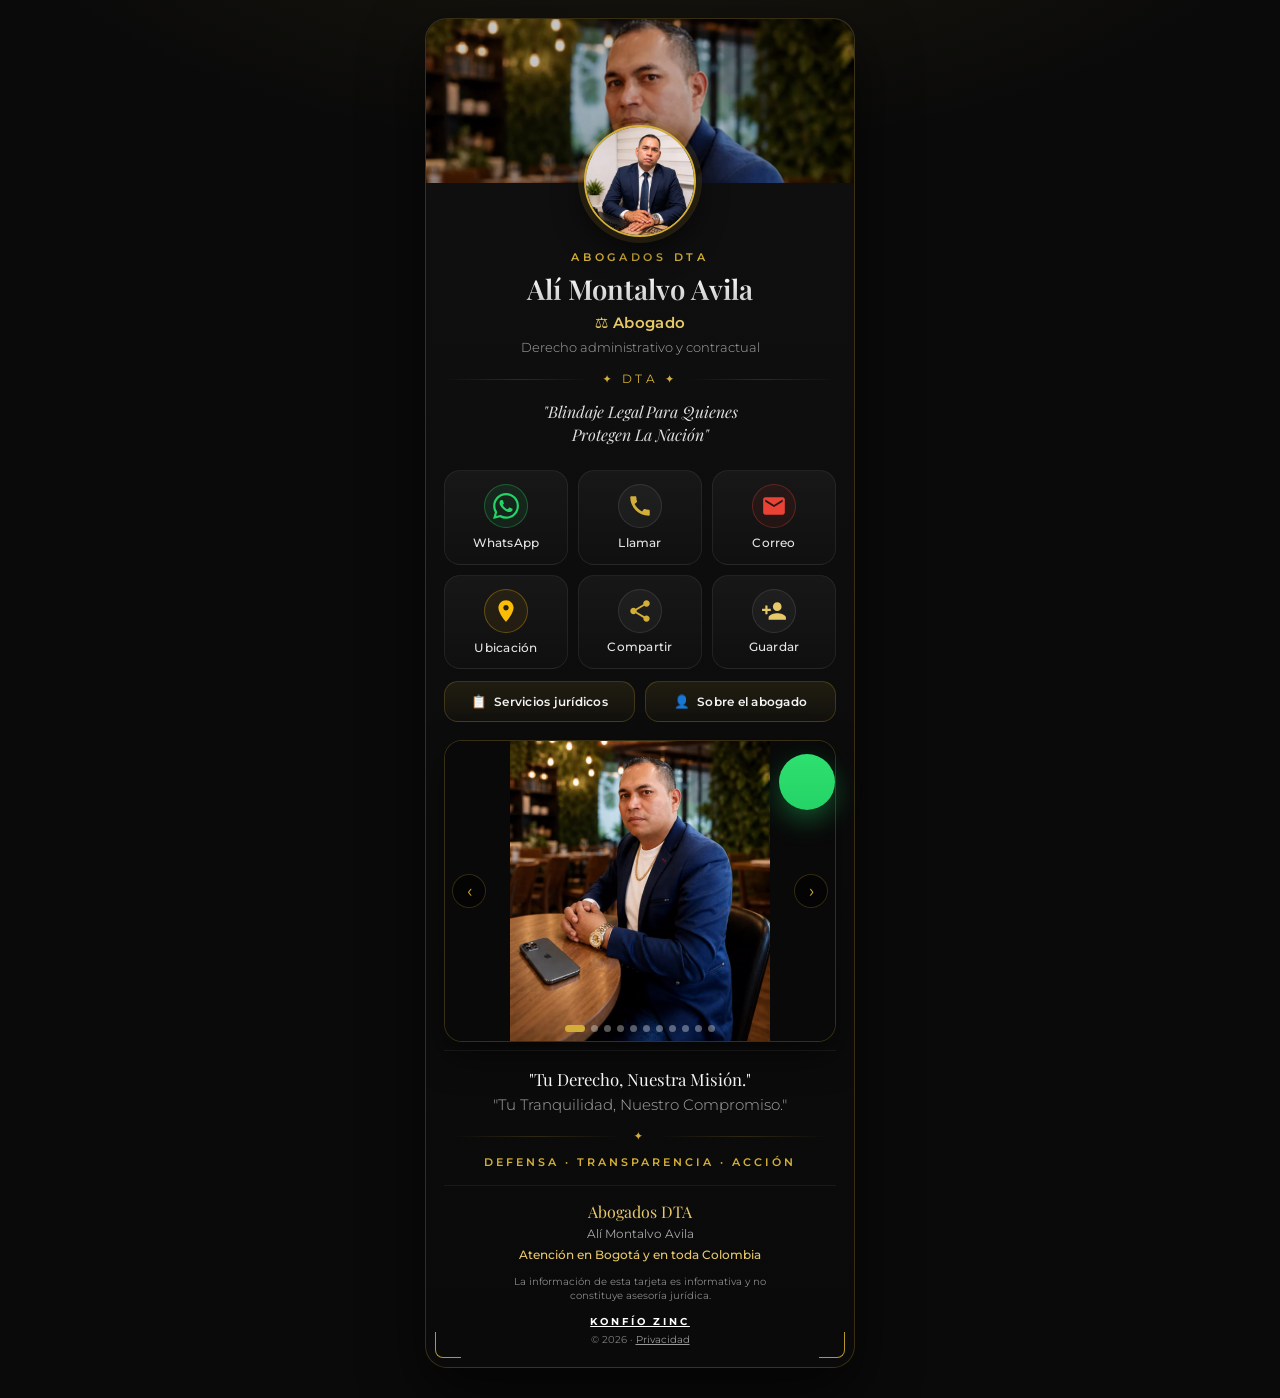
==== commit c3771b5c: "fix(qa): marca de la agencia como enlace destacado en el pie (KZ-QA-CLIENTES-005)" ====
--- a/index.html
+++ b/index.html
@@ -149,7 +149,7 @@
     <div class="footer-cob">Atención en Bogotá y en toda Colombia</div>
     <p class="aviso-legal">La información de esta tarjeta es informativa y no constituye asesoría jurídica.</p>
     <div class="konfio-badge">
-      <span class="kb">KONFÍO ZINC</span>
+      <span class="kb"><a href="https://konfiozinc.github.io/card/" target="_blank" style="color: #ffffff; text-decoration: underline; font-weight: bold;">KONFÍO ZINC</a></span>
       <span class="kc">© <span id="anio">2025</span> · <a href="privacidad.html">Privacidad</a></span>
     </div>
   </footer>
